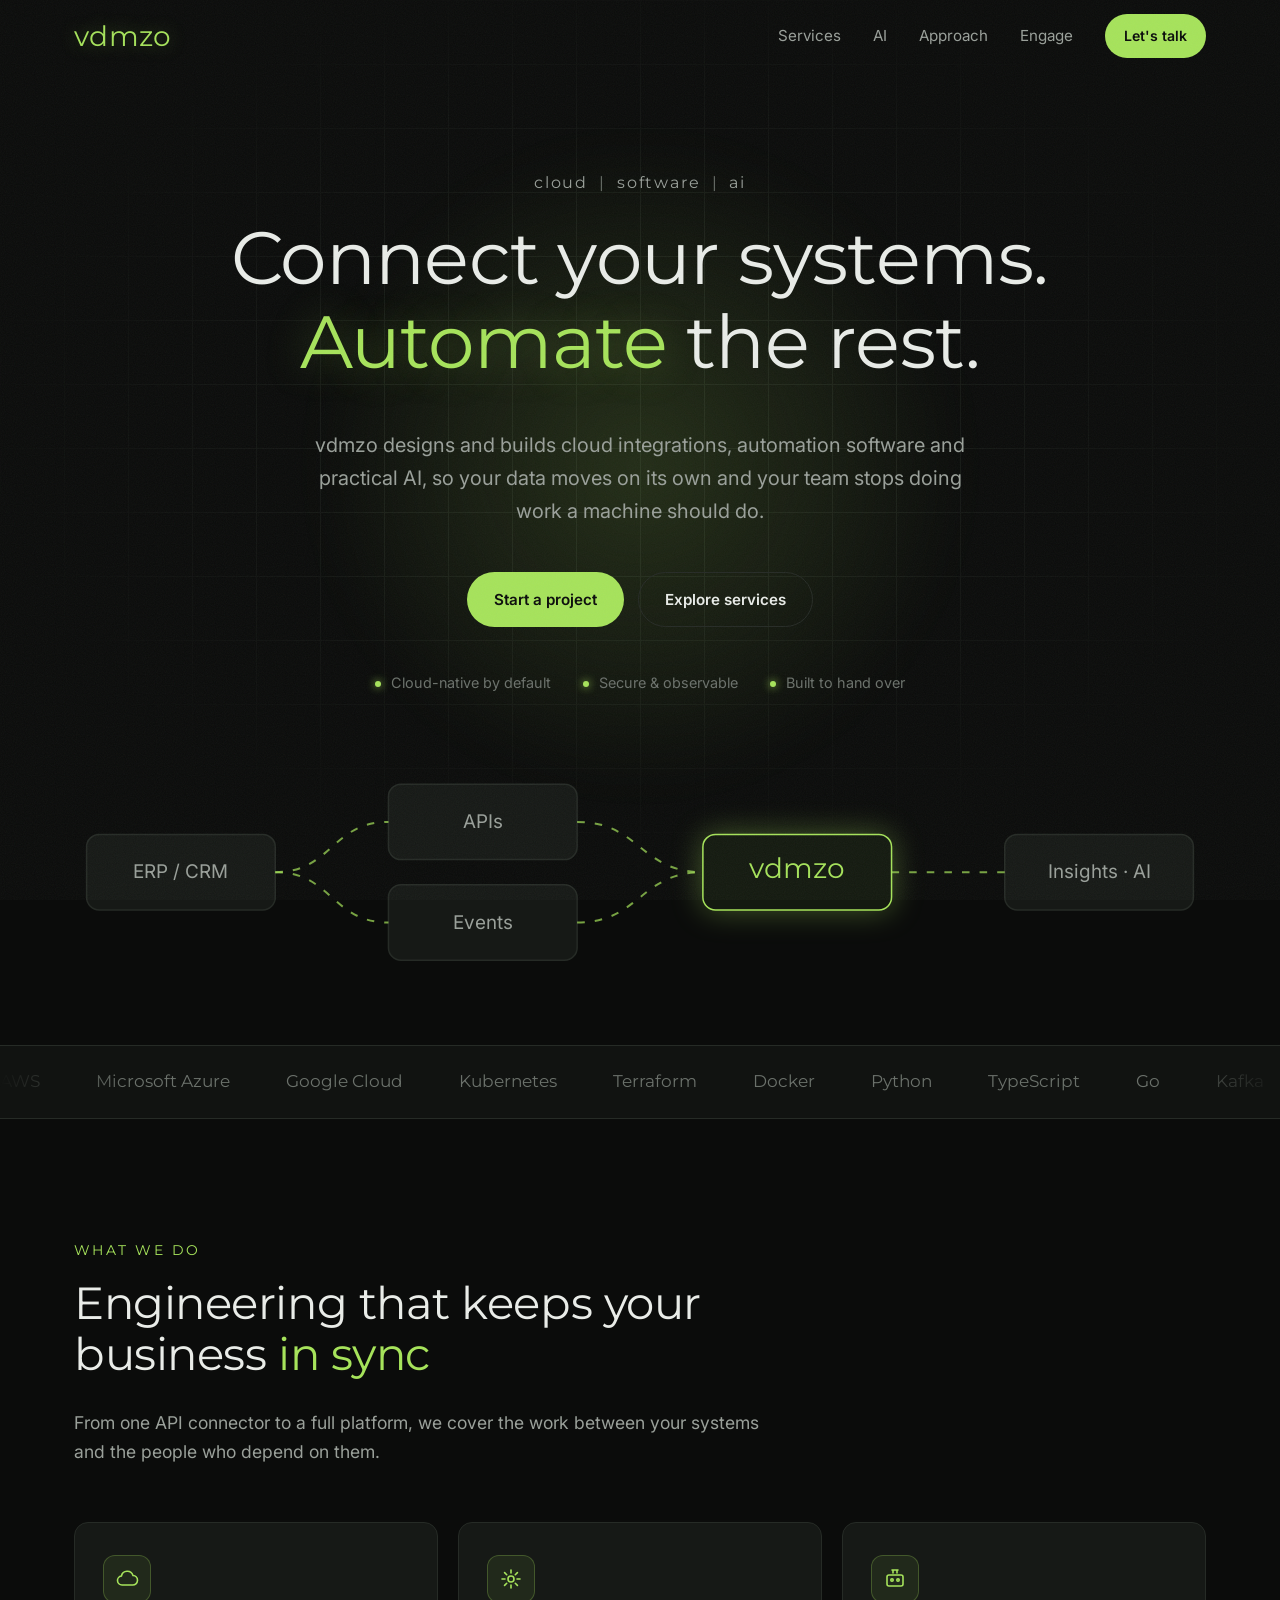
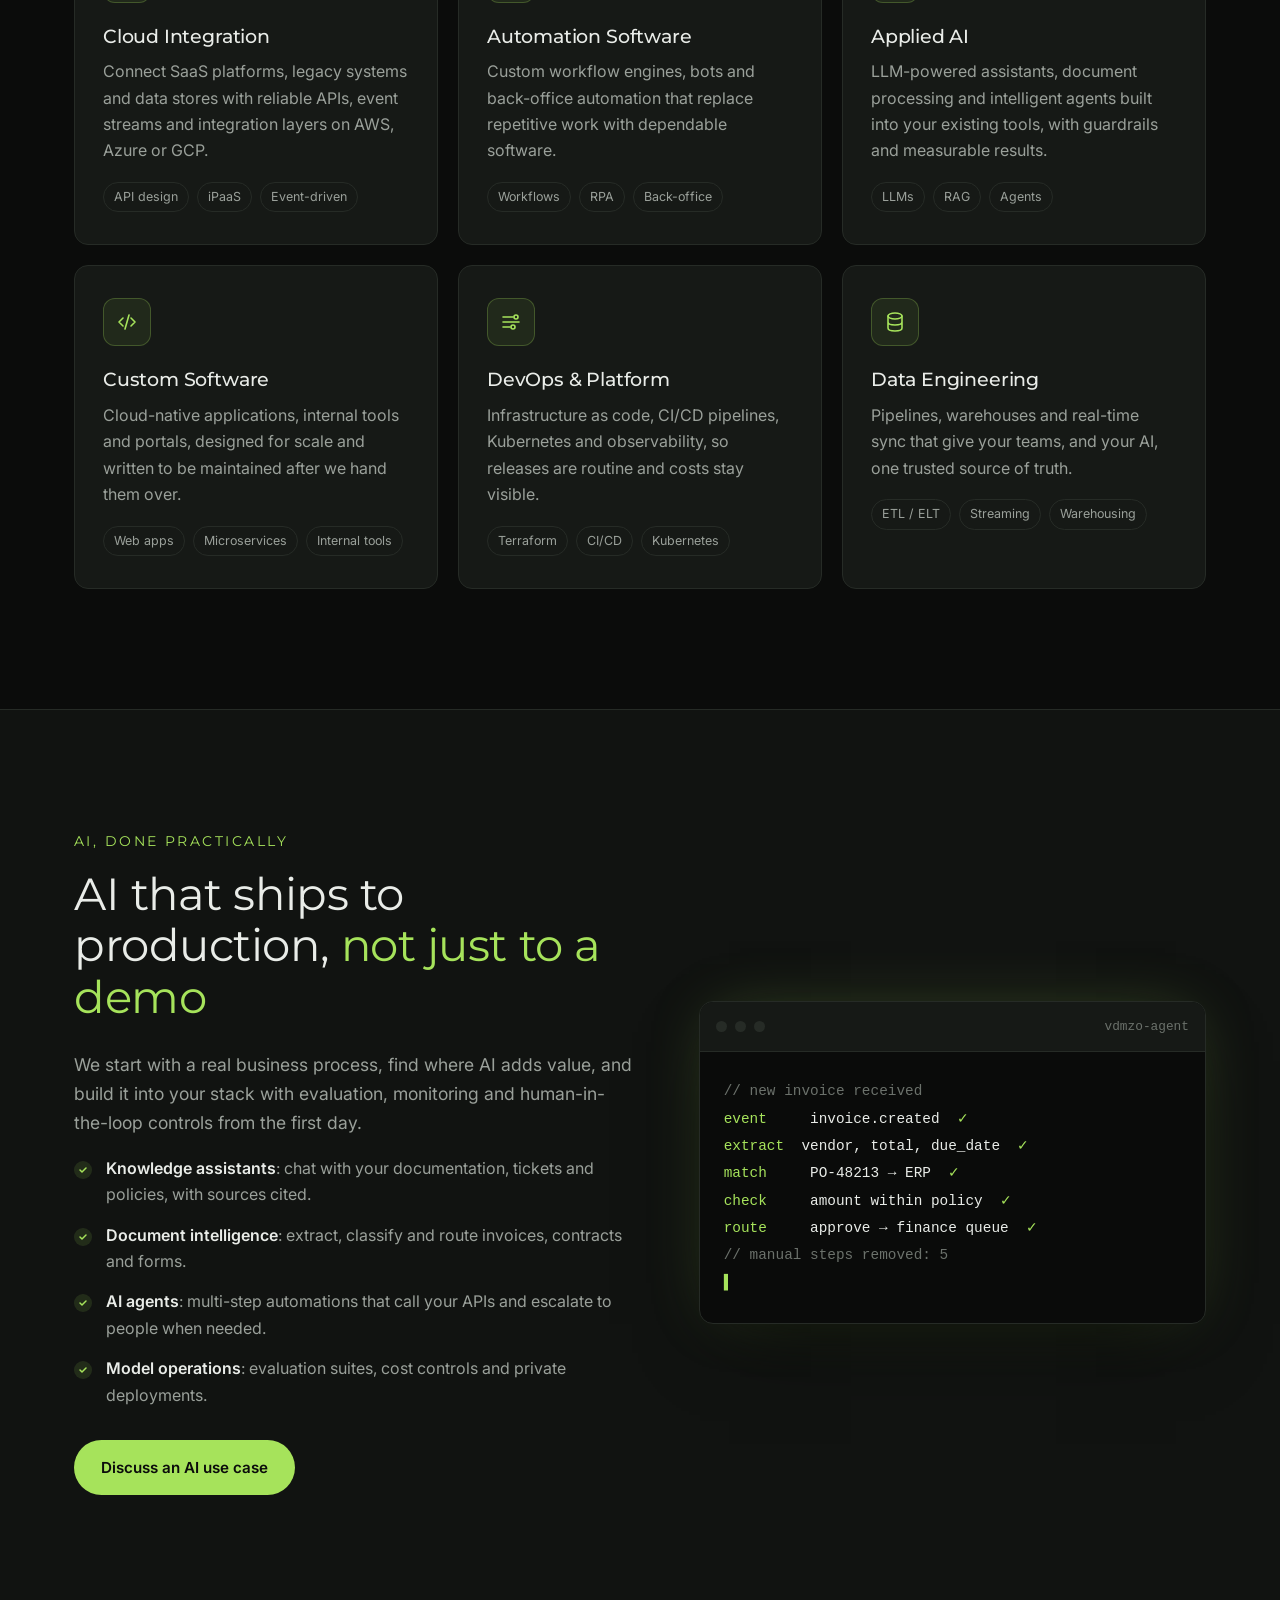
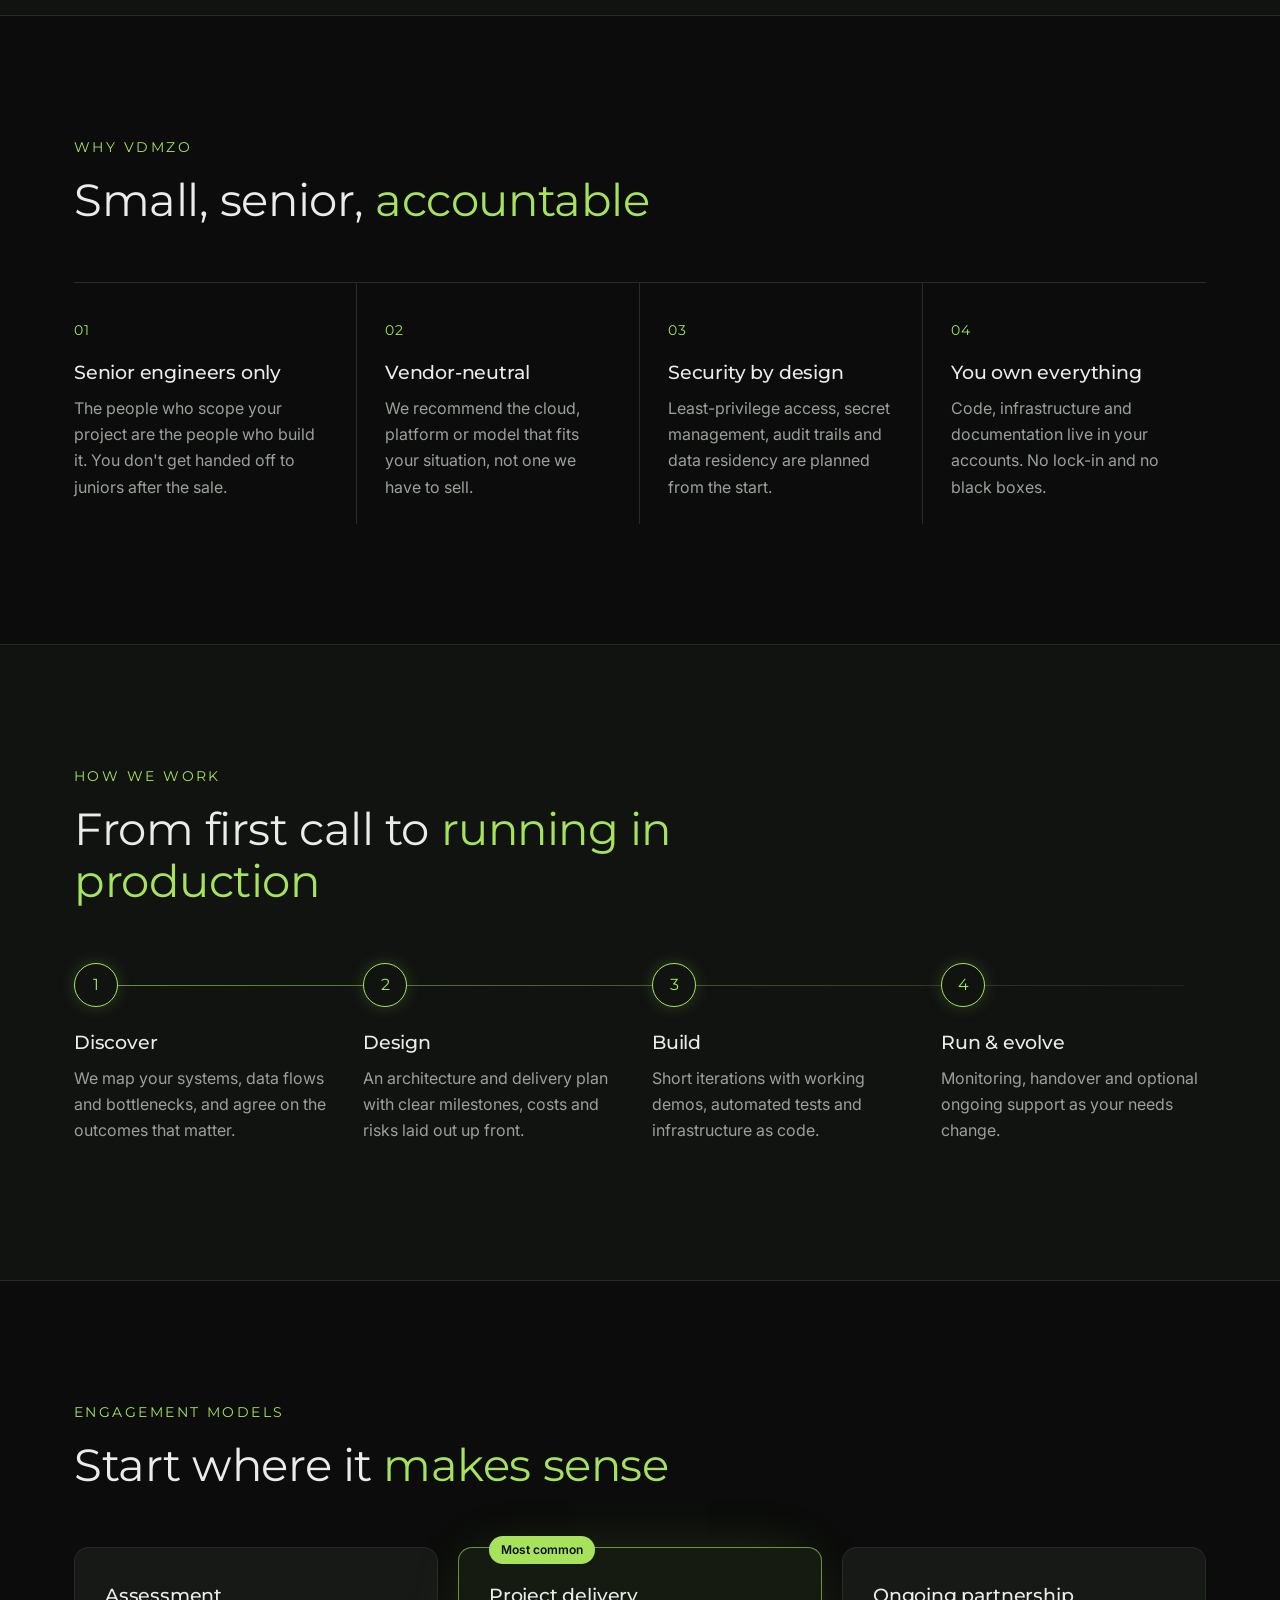
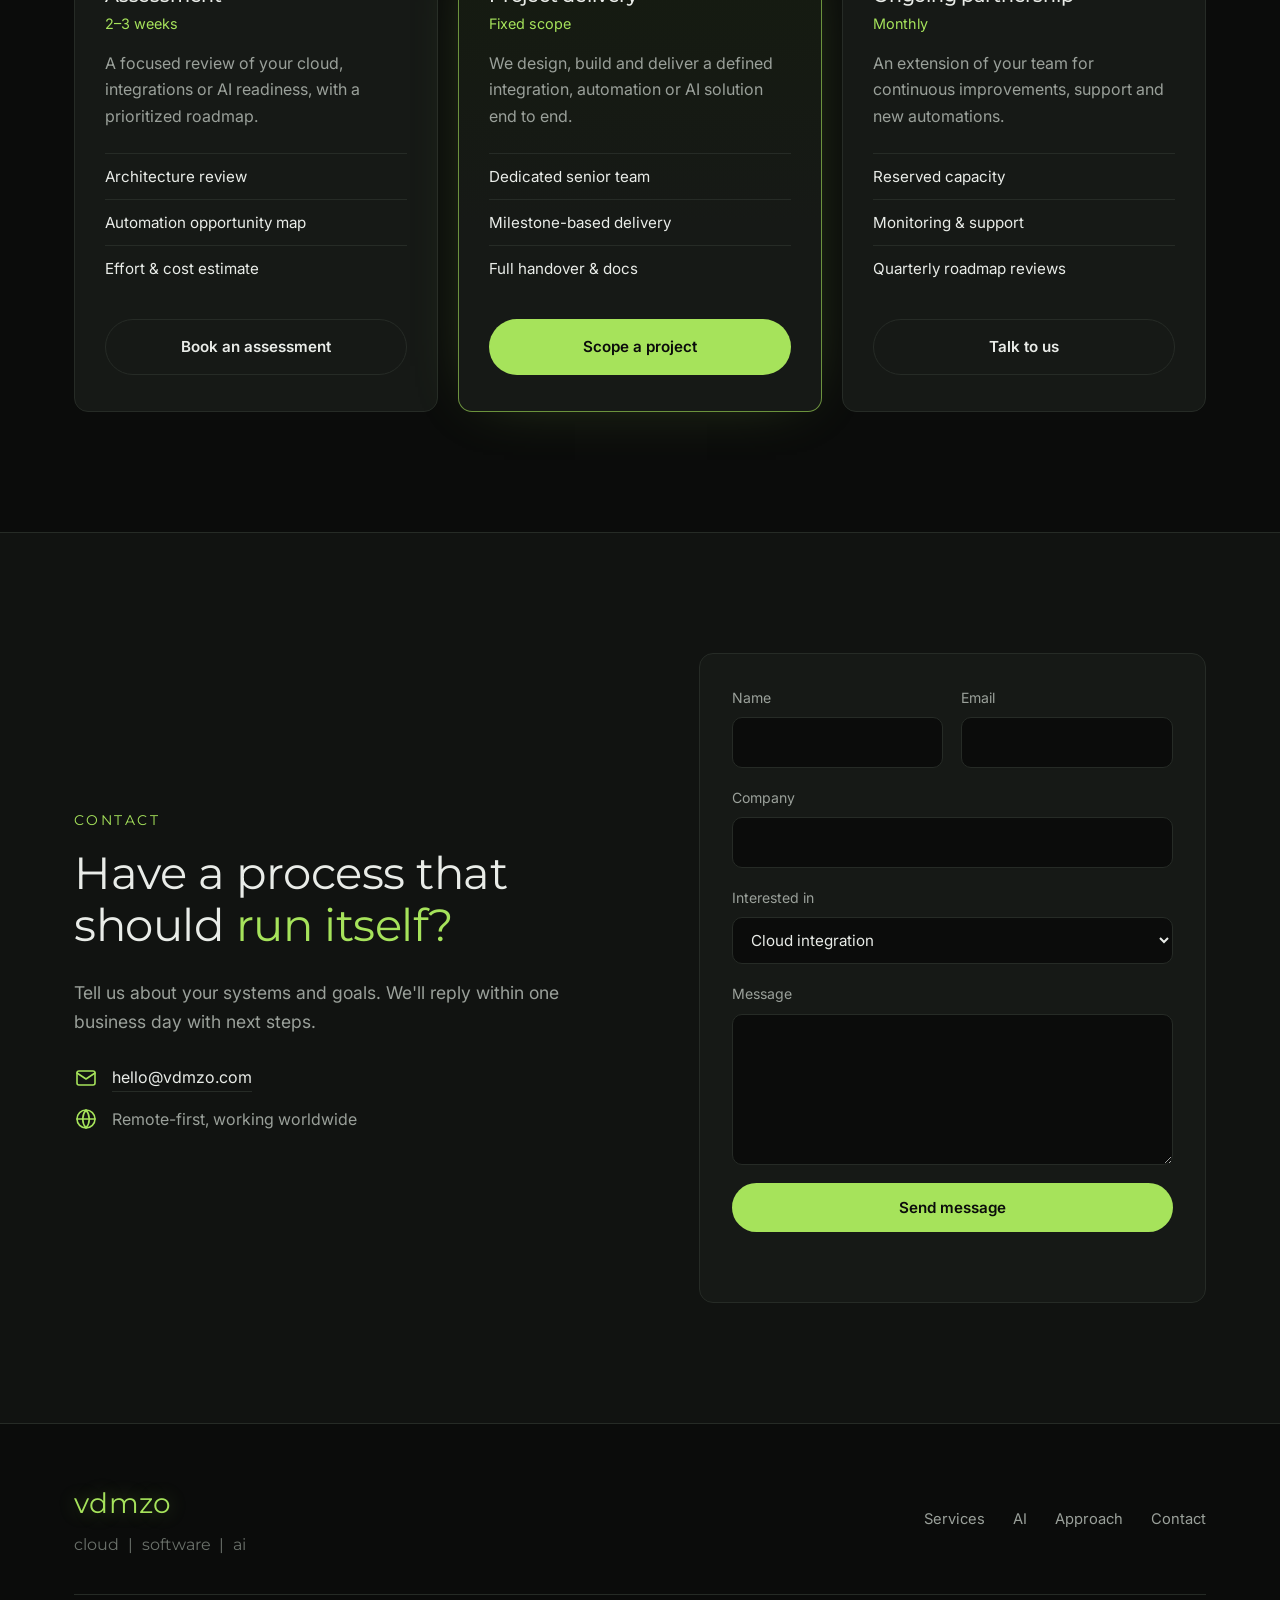
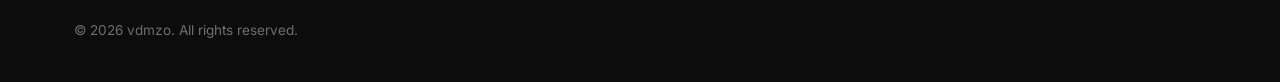
==== index.html @ b80847e0 "Add vdmzo.com company website Single-page static site for cloud integration, automation and AI servi" ====
<!doctype html>
<html lang="en">
<head>
  <meta charset="utf-8">
  <meta name="viewport" content="width=device-width, initial-scale=1">
  <title>vdmzo — Cloud Integration, Automation & AI</title>
  <meta name="description" content="vdmzo builds cloud integrations, automation software and practical AI solutions that connect your systems and remove manual work.">
  <meta name="theme-color" content="#0b0c0b">
  <link rel="canonical" href="https://vdmzo.com/">
  <link rel="icon" href="assets/favicon.svg" type="image/svg+xml">

  <meta property="og:type" content="website">
  <meta property="og:url" content="https://vdmzo.com/">
  <meta property="og:title" content="vdmzo — cloud | software | ai">
  <meta property="og:description" content="Cloud integration, automation software and AI engineering.">
  <meta property="og:image" content="https://vdmzo.com/assets/og-image.jpg">
  <meta name="twitter:card" content="summary_large_image">

  <link rel="preconnect" href="https://fonts.googleapis.com">
  <link rel="preconnect" href="https://fonts.gstatic.com" crossorigin>
  <link href="https://fonts.googleapis.com/css2?family=Inter:wght@400;500;600&family=Montserrat:wght@300;400;500;600&display=swap" rel="stylesheet">
  <link rel="stylesheet" href="styles.css">
</head>
<body>
  <a class="skip-link" href="#main">Skip to content</a>

  <header class="site-header" id="top">
    <div class="container nav">
      <a href="#top" class="brand" aria-label="vdmzo home">vdmzo</a>
      <button class="nav-toggle" aria-expanded="false" aria-controls="nav-menu" aria-label="Open menu">
        <span></span><span></span>
      </button>
      <nav id="nav-menu" class="nav-menu" aria-label="Primary">
        <a href="#services">Services</a>
        <a href="#ai">AI</a>
        <a href="#approach">Approach</a>
        <a href="#engage">Engage</a>
        <a href="#contact" class="btn btn-sm btn-primary">Let's talk</a>
      </nav>
    </div>
  </header>

  <main id="main">
    <!-- Hero -->
    <section class="hero">
      <div class="hero-grid" aria-hidden="true"></div>
      <div class="hero-glow" aria-hidden="true"></div>
      <div class="container hero-inner">
        <p class="eyebrow">cloud <span>|</span> software <span>|</span> ai</p>
        <h1>Connect your systems.<br><span class="accent">Automate</span> the rest.</h1>
        <p class="lead">vdmzo designs and builds cloud integrations, automation software and practical AI, so your data moves on its own and your team stops doing work a machine should do.</p>
        <div class="hero-cta">
          <a href="#contact" class="btn btn-primary">Start a project</a>
          <a href="#services" class="btn btn-ghost">Explore services</a>
        </div>
        <ul class="hero-points">
          <li>Cloud-native by default</li>
          <li>Secure &amp; observable</li>
          <li>Built to hand over</li>
        </ul>
      </div>
      <div class="hero-diagram container" aria-hidden="true">
        <svg viewBox="0 0 900 180" class="flow">
          <g class="nodes">
            <rect x="10" y="60" width="150" height="60" rx="10"/>
            <rect x="250" y="20" width="150" height="60" rx="10"/>
            <rect x="250" y="100" width="150" height="60" rx="10"/>
            <rect x="500" y="60" width="150" height="60" rx="10" class="core"/>
            <rect x="740" y="60" width="150" height="60" rx="10"/>
          </g>
          <g class="labels">
            <text x="85" y="95">ERP / CRM</text>
            <text x="325" y="55">APIs</text>
            <text x="325" y="135">Events</text>
            <text x="575" y="95" class="core-label">vdmzo</text>
            <text x="815" y="95">Insights · AI</text>
          </g>
          <g class="links">
            <path d="M160 90 C 205 90, 205 50, 250 50"/>
            <path d="M160 90 C 205 90, 205 130, 250 130"/>
            <path d="M400 50 C 450 50, 450 90, 500 90"/>
            <path d="M400 130 C 450 130, 450 90, 500 90"/>
            <path d="M650 90 L 740 90"/>
          </g>
        </svg>
      </div>
    </section>

    <!-- Tech strip -->
    <section class="tech" aria-label="Technologies we work with">
      <div class="marquee">
        <div class="marquee-track">
          <span>AWS</span><span>Microsoft Azure</span><span>Google Cloud</span><span>Kubernetes</span><span>Terraform</span><span>Docker</span><span>Python</span><span>TypeScript</span><span>Go</span><span>Kafka</span><span>PostgreSQL</span><span>OpenAI</span><span>Anthropic</span><span>LangChain</span><span>GitHub Actions</span>
          <span aria-hidden="true">AWS</span><span aria-hidden="true">Microsoft Azure</span><span aria-hidden="true">Google Cloud</span><span aria-hidden="true">Kubernetes</span><span aria-hidden="true">Terraform</span><span aria-hidden="true">Docker</span><span aria-hidden="true">Python</span><span aria-hidden="true">TypeScript</span><span aria-hidden="true">Go</span><span aria-hidden="true">Kafka</span><span aria-hidden="true">PostgreSQL</span><span aria-hidden="true">OpenAI</span><span aria-hidden="true">Anthropic</span><span aria-hidden="true">LangChain</span><span aria-hidden="true">GitHub Actions</span>
        </div>
      </div>
    </section>

    <!-- Services -->
    <section class="section" id="services">
      <div class="container">
        <header class="section-head reveal">
          <p class="eyebrow">What we do</p>
          <h2>Engineering that keeps your business <span class="accent">in sync</span></h2>
          <p class="section-lead">From one API connector to a full platform, we cover the work between your systems and the people who depend on them.</p>
        </header>

        <div class="cards">
          <article class="card reveal">
            <div class="card-icon">
              <svg viewBox="0 0 24 24"><path d="M7 18a4.5 4.5 0 0 1-.6-8.96A6 6 0 0 1 18 8.5a4 4 0 0 1-.5 9.5H7Z"/></svg>
            </div>
            <h3>Cloud Integration</h3>
            <p>Connect SaaS platforms, legacy systems and data stores with reliable APIs, event streams and integration layers on AWS, Azure or GCP.</p>
            <ul class="tags"><li>API design</li><li>iPaaS</li><li>Event-driven</li></ul>
          </article>

          <article class="card reveal">
            <div class="card-icon">
              <svg viewBox="0 0 24 24"><path d="M12 3v3m0 12v3M3 12h3m12 0h3M5.6 5.6l2.1 2.1m8.6 8.6 2.1 2.1M5.6 18.4l2.1-2.1m8.6-8.6 2.1-2.1"/><circle cx="12" cy="12" r="3"/></svg>
            </div>
            <h3>Automation Software</h3>
            <p>Custom workflow engines, bots and back-office automation that replace repetitive work with dependable software.</p>
            <ul class="tags"><li>Workflows</li><li>RPA</li><li>Back-office</li></ul>
          </article>

          <article class="card reveal">
            <div class="card-icon">
              <svg viewBox="0 0 24 24"><path d="M9 3h6M10 3v3m4-3v3M6 8h12a2 2 0 0 1 2 2v7a2 2 0 0 1-2 2H6a2 2 0 0 1-2-2v-7a2 2 0 0 1 2-2Z"/><circle cx="9" cy="13" r="1.2"/><circle cx="15" cy="13" r="1.2"/></svg>
            </div>
            <h3>Applied AI</h3>
            <p>LLM-powered assistants, document processing and intelligent agents built into your existing tools, with guardrails and measurable results.</p>
            <ul class="tags"><li>LLMs</li><li>RAG</li><li>Agents</li></ul>
          </article>

          <article class="card reveal">
            <div class="card-icon">
              <svg viewBox="0 0 24 24"><path d="m8 8-4 4 4 4m8-8 4 4-4 4M14 5l-4 14"/></svg>
            </div>
            <h3>Custom Software</h3>
            <p>Cloud-native applications, internal tools and portals, designed for scale and written to be maintained after we hand them over.</p>
            <ul class="tags"><li>Web apps</li><li>Microservices</li><li>Internal tools</li></ul>
          </article>

          <article class="card reveal">
            <div class="card-icon">
              <svg viewBox="0 0 24 24"><path d="M4 7h10M4 12h16M4 17h7"/><circle cx="17" cy="7" r="2"/><circle cx="14" cy="17" r="2"/></svg>
            </div>
            <h3>DevOps &amp; Platform</h3>
            <p>Infrastructure as code, CI/CD pipelines, Kubernetes and observability, so releases are routine and costs stay visible.</p>
            <ul class="tags"><li>Terraform</li><li>CI/CD</li><li>Kubernetes</li></ul>
          </article>

          <article class="card reveal">
            <div class="card-icon">
              <svg viewBox="0 0 24 24"><ellipse cx="12" cy="6" rx="7" ry="3"/><path d="M5 6v6c0 1.7 3.1 3 7 3s7-1.3 7-3V6M5 12v6c0 1.7 3.1 3 7 3s7-1.3 7-3v-6"/></svg>
            </div>
            <h3>Data Engineering</h3>
            <p>Pipelines, warehouses and real-time sync that give your teams, and your AI, one trusted source of truth.</p>
            <ul class="tags"><li>ETL / ELT</li><li>Streaming</li><li>Warehousing</li></ul>
          </article>
        </div>
      </div>
    </section>

    <!-- AI spotlight -->
    <section class="section section-alt" id="ai">
      <div class="container split">
        <div class="reveal">
          <p class="eyebrow">AI, done practically</p>
          <h2>AI that ships to production, <span class="accent">not just to a demo</span></h2>
          <p class="section-lead">We start with a real business process, find where AI adds value, and build it into your stack with evaluation, monitoring and human-in-the-loop controls from the first day.</p>
          <ul class="checklist">
            <li><strong>Knowledge assistants</strong>: chat with your documentation, tickets and policies, with sources cited.</li>
            <li><strong>Document intelligence</strong>: extract, classify and route invoices, contracts and forms.</li>
            <li><strong>AI agents</strong>: multi-step automations that call your APIs and escalate to people when needed.</li>
            <li><strong>Model operations</strong>: evaluation suites, cost controls and private deployments.</li>
          </ul>
          <a href="#contact" class="btn btn-primary">Discuss an AI use case</a>
        </div>
        <div class="terminal reveal" aria-hidden="true">
          <div class="terminal-bar"><span></span><span></span><span></span><em>vdmzo-agent</em></div>
          <pre><code><span class="c">// new invoice received</span>
<span class="k">event</span>  invoice.created  <span class="ok">✓</span>
<span class="k">extract</span> vendor, total, due_date  <span class="ok">✓</span>
<span class="k">match</span>  PO-48213 → ERP  <span class="ok">✓</span>
<span class="k">check</span>  amount within policy  <span class="ok">✓</span>
<span class="k">route</span>  approve → finance queue  <span class="ok">✓</span>
<span class="c">// manual steps removed: 5</span>
<span class="cursor">▍</span></code></pre>
        </div>
      </div>
    </section>

    <!-- Why -->
    <section class="section" id="why">
      <div class="container">
        <header class="section-head reveal">
          <p class="eyebrow">Why vdmzo</p>
          <h2>Small, senior, <span class="accent">accountable</span></h2>
        </header>
        <div class="features">
          <div class="feature reveal">
            <span class="feature-num">01</span>
            <h3>Senior engineers only</h3>
            <p>The people who scope your project are the people who build it. You don't get handed off to juniors after the sale.</p>
          </div>
          <div class="feature reveal">
            <span class="feature-num">02</span>
            <h3>Vendor-neutral</h3>
            <p>We recommend the cloud, platform or model that fits your situation, not one we have to sell.</p>
          </div>
          <div class="feature reveal">
            <span class="feature-num">03</span>
            <h3>Security by design</h3>
            <p>Least-privilege access, secret management, audit trails and data residency are planned from the start.</p>
          </div>
          <div class="feature reveal">
            <span class="feature-num">04</span>
            <h3>You own everything</h3>
            <p>Code, infrastructure and documentation live in your accounts. No lock-in and no black boxes.</p>
          </div>
        </div>
      </div>
    </section>

    <!-- Process -->
    <section class="section section-alt" id="approach">
      <div class="container">
        <header class="section-head reveal">
          <p class="eyebrow">How we work</p>
          <h2>From first call to <span class="accent">running in production</span></h2>
        </header>
        <ol class="steps">
          <li class="step reveal">
            <span class="step-num">1</span>
            <h3>Discover</h3>
            <p>We map your systems, data flows and bottlenecks, and agree on the outcomes that matter.</p>
          </li>
          <li class="step reveal">
            <span class="step-num">2</span>
            <h3>Design</h3>
            <p>An architecture and delivery plan with clear milestones, costs and risks laid out up front.</p>
          </li>
          <li class="step reveal">
            <span class="step-num">3</span>
            <h3>Build</h3>
            <p>Short iterations with working demos, automated tests and infrastructure as code.</p>
          </li>
          <li class="step reveal">
            <span class="step-num">4</span>
            <h3>Run &amp; evolve</h3>
            <p>Monitoring, handover and optional ongoing support as your needs change.</p>
          </li>
        </ol>
      </div>
    </section>

    <!-- Engagement -->
    <section class="section" id="engage">
      <div class="container">
        <header class="section-head reveal">
          <p class="eyebrow">Engagement models</p>
          <h2>Start where it <span class="accent">makes sense</span></h2>
        </header>
        <div class="plans">
          <div class="plan reveal">
            <h3>Assessment</h3>
            <p class="plan-sub">2–3 weeks</p>
            <p>A focused review of your cloud, integrations or AI readiness, with a prioritized roadmap.</p>
            <ul>
              <li>Architecture review</li>
              <li>Automation opportunity map</li>
              <li>Effort &amp; cost estimate</li>
            </ul>
            <a href="#contact" class="btn btn-ghost">Book an assessment</a>
          </div>
          <div class="plan plan-featured reveal">
            <span class="plan-badge">Most common</span>
            <h3>Project delivery</h3>
            <p class="plan-sub">Fixed scope</p>
            <p>We design, build and deliver a defined integration, automation or AI solution end to end.</p>
            <ul>
              <li>Dedicated senior team</li>
              <li>Milestone-based delivery</li>
              <li>Full handover &amp; docs</li>
            </ul>
            <a href="#contact" class="btn btn-primary">Scope a project</a>
          </div>
          <div class="plan reveal">
            <h3>Ongoing partnership</h3>
            <p class="plan-sub">Monthly</p>
            <p>An extension of your team for continuous improvements, support and new automations.</p>
            <ul>
              <li>Reserved capacity</li>
              <li>Monitoring &amp; support</li>
              <li>Quarterly roadmap reviews</li>
            </ul>
            <a href="#contact" class="btn btn-ghost">Talk to us</a>
          </div>
        </div>
      </div>
    </section>

    <!-- Contact -->
    <section class="section section-alt contact" id="contact">
      <div class="container split">
        <div class="reveal">
          <p class="eyebrow">Contact</p>
          <h2>Have a process that should <span class="accent">run itself?</span></h2>
          <p class="section-lead">Tell us about your systems and goals. We'll reply within one business day with next steps.</p>
          <ul class="contact-list">
            <li>
              <svg viewBox="0 0 24 24"><rect x="3" y="5" width="18" height="14" rx="2"/><path d="m3 7 9 6 9-6"/></svg>
              <a href="mailto:hello@vdmzo.com">hello@vdmzo.com</a>
            </li>
            <li>
              <svg viewBox="0 0 24 24"><circle cx="12" cy="12" r="9"/><path d="M3 12h18M12 3a14 14 0 0 1 0 18M12 3a14 14 0 0 0 0 18"/></svg>
              <span>Remote-first, working worldwide</span>
            </li>
          </ul>
        </div>
        <form class="form reveal" id="contact-form" novalidate>
          <div class="form-row">
            <label>Name<input type="text" name="name" autocomplete="name" required></label>
            <label>Email<input type="email" name="email" autocomplete="email" required></label>
          </div>
          <label>Company<input type="text" name="company" autocomplete="organization"></label>
          <label>Interested in
            <select name="topic">
              <option>Cloud integration</option>
              <option>Automation software</option>
              <option>Applied AI</option>
              <option>Custom software</option>
              <option>DevOps &amp; platform</option>
              <option>Something else</option>
            </select>
          </label>
          <label>Message<textarea name="message" rows="5" required></textarea></label>
          <button type="submit" class="btn btn-primary btn-block">Send message</button>
          <p class="form-note" role="status" aria-live="polite"></p>
        </form>
      </div>
    </section>
  </main>

  <footer class="site-footer">
    <div class="container footer-inner">
      <div>
        <a href="#top" class="brand">vdmzo</a>
        <p class="footer-tag">cloud <span>|</span> software <span>|</span> ai</p>
      </div>
      <nav class="footer-nav" aria-label="Footer">
        <a href="#services">Services</a>
        <a href="#ai">AI</a>
        <a href="#approach">Approach</a>
        <a href="#contact">Contact</a>
      </nav>
      <p class="copyright">© <span id="year">2026</span> vdmzo. All rights reserved.</p>
    </div>
  </footer>

  <script src="script.js" defer></script>
</body>
</html>
---- styles.css ----
:root {
  --bg: #0b0c0b;
  --bg-alt: #111311;
  --surface: #161916;
  --surface-2: #1c201c;
  --border: #262b26;
  --text: #e9ece8;
  --muted: #9aa09a;
  --dim: #6b716b;
  --accent: #a6e35b;
  --accent-strong: #b9f06f;
  --accent-ink: #0b0c0b;
  --accent-glow: rgba(166, 227, 91, 0.35);
  --radius: 14px;
  --container: 1180px;
  --font-display: "Montserrat", system-ui, sans-serif;
  --font-body: "Inter", system-ui, -apple-system, "Segoe UI", sans-serif;
}

*, *::before, *::after { box-sizing: border-box; }

html { scroll-behavior: smooth; scroll-padding-top: 80px; }

body {
  margin: 0;
  background: var(--bg);
  color: var(--text);
  font-family: var(--font-body);
  font-size: 16px;
  line-height: 1.65;
  -webkit-font-smoothing: antialiased;
  overflow-x: hidden;
}

/* subtle grain, echoing the textured logo backdrop */
body::before {
  content: "";
  position: fixed;
  inset: 0;
  pointer-events: none;
  z-index: 100;
  opacity: 0.05;
  background-image: url("data:image/svg+xml,%3Csvg xmlns='http://www.w3.org/2000/svg' width='160' height='160'%3E%3Cfilter id='n'%3E%3CfeTurbulence type='fractalNoise' baseFrequency='0.9' numOctaves='3' stitchTiles='stitch'/%3E%3C/filter%3E%3Crect width='100%25' height='100%25' filter='url(%23n)'/%3E%3C/svg%3E");
}

img, svg { display: block; max-width: 100%; }
a { color: inherit; text-decoration: none; }

h1, h2, h3 {
  font-family: var(--font-display);
  font-weight: 500;
  line-height: 1.15;
  letter-spacing: -0.01em;
  margin: 0 0 0.6em;
}
h1 { font-size: clamp(2.4rem, 6vw, 4.6rem); font-weight: 400; }
h2 { font-size: clamp(1.8rem, 3.6vw, 2.8rem); font-weight: 400; }
h3 { font-size: 1.2rem; }
p { margin: 0 0 1em; }

.accent { color: var(--accent); }

.container {
  width: 100%;
  max-width: var(--container);
  margin: 0 auto;
  padding: 0 24px;
}

.skip-link {
  position: absolute;
  left: -999px;
  top: 8px;
  background: var(--accent);
  color: var(--accent-ink);
  padding: 8px 14px;
  border-radius: 8px;
  z-index: 200;
}
.skip-link:focus { left: 8px; }

:focus-visible { outline: 2px solid var(--accent); outline-offset: 3px; }

/* ---------- Buttons ---------- */
.btn {
  display: inline-flex;
  align-items: center;
  justify-content: center;
  gap: 8px;
  padding: 14px 26px;
  border-radius: 999px;
  font-weight: 600;
  font-size: 0.95rem;
  border: 1px solid transparent;
  cursor: pointer;
  transition: transform .2s ease, box-shadow .2s ease, background .2s ease, border-color .2s ease, color .2s ease;
  font-family: var(--font-body);
}
.btn-primary {
  background: var(--accent);
  color: var(--accent-ink);
  box-shadow: 0 0 0 0 var(--accent-glow);
}
.btn-primary:hover {
  background: var(--accent-strong);
  transform: translateY(-2px);
  box-shadow: 0 10px 30px -8px var(--accent-glow);
}
.btn-ghost {
  border-color: var(--border);
  color: var(--text);
  background: transparent;
}
.btn-ghost:hover { border-color: var(--accent); color: var(--accent); }
.btn-sm { padding: 9px 18px; font-size: 0.88rem; }
.btn-block { width: 100%; }

/* ---------- Header ---------- */
.site-header {
  position: fixed;
  inset: 0 0 auto;
  z-index: 50;
  transition: background .3s ease, border-color .3s ease, backdrop-filter .3s ease;
  border-bottom: 1px solid transparent;
}
.site-header.scrolled {
  background: rgba(11, 12, 11, 0.82);
  backdrop-filter: blur(12px);
  -webkit-backdrop-filter: blur(12px);
  border-color: var(--border);
}
.nav {
  display: flex;
  align-items: center;
  justify-content: space-between;
  height: 72px;
}
.brand {
  font-family: var(--font-display);
  font-weight: 400;
  font-size: 1.75rem;
  letter-spacing: 0.01em;
  color: var(--accent);
  text-shadow: 0 0 18px var(--accent-glow);
}
.nav-menu { display: flex; align-items: center; gap: 32px; }
.nav-menu a:not(.btn) {
  color: var(--muted);
  font-size: 0.95rem;
  transition: color .2s;
}
.nav-menu a:not(.btn):hover { color: var(--text); }

.nav-toggle {
  display: none;
  background: none;
  border: 0;
  width: 40px;
  height: 40px;
  cursor: pointer;
  position: relative;
}
.nav-toggle span {
  position: absolute;
  left: 9px;
  right: 9px;
  height: 2px;
  background: var(--text);
  transition: transform .25s ease, top .25s ease;
}
.nav-toggle span:first-child { top: 15px; }
.nav-toggle span:last-child { top: 23px; }
.nav-toggle[aria-expanded="true"] span:first-child { top: 19px; transform: rotate(45deg); }
.nav-toggle[aria-expanded="true"] span:last-child { top: 19px; transform: rotate(-45deg); }

/* ---------- Eyebrow ---------- */
.eyebrow {
  font-family: var(--font-display);
  font-size: 0.85rem;
  text-transform: uppercase;
  letter-spacing: 0.18em;
  color: var(--accent);
  margin-bottom: 1.2em;
}
.eyebrow span { color: var(--dim); margin: 0 0.3em; }

/* ---------- Hero ---------- */
.hero {
  position: relative;
  padding: 170px 0 60px;
  overflow: hidden;
  min-height: 100vh;
  display: flex;
  flex-direction: column;
  justify-content: center;
}
.hero-grid {
  position: absolute;
  inset: 0;
  background-image:
    linear-gradient(var(--border) 1px, transparent 1px),
    linear-gradient(90deg, var(--border) 1px, transparent 1px);
  background-size: 64px 64px;
  mask-image: radial-gradient(ellipse 70% 60% at 50% 40%, #000 30%, transparent 75%);
  -webkit-mask-image: radial-gradient(ellipse 70% 60% at 50% 40%, #000 30%, transparent 75%);
  opacity: 0.45;
}
.hero-glow {
  position: absolute;
  width: 720px;
  height: 720px;
  left: 50%;
  top: 10%;
  transform: translateX(-50%);
  background: radial-gradient(circle, rgba(166, 227, 91, 0.16), transparent 65%);
  filter: blur(20px);
  pointer-events: none;
}
.hero-inner { position: relative; text-align: center; }
.hero-inner .eyebrow { color: var(--muted); font-size: 1rem; letter-spacing: 0.12em; text-transform: none; }
.hero h1 .accent { text-shadow: 0 0 40px var(--accent-glow); }
.lead {
  font-size: clamp(1.05rem, 1.6vw, 1.25rem);
  color: var(--muted);
  max-width: 680px;
  margin: 0 auto 2.2em;
}
.hero-cta { display: flex; gap: 14px; justify-content: center; flex-wrap: wrap; }
.hero-points {
  list-style: none;
  padding: 0;
  margin: 44px 0 0;
  display: flex;
  justify-content: center;
  flex-wrap: wrap;
  gap: 10px 32px;
  color: var(--dim);
  font-size: 0.9rem;
}
.hero-points li::before {
  content: "";
  display: inline-block;
  width: 6px;
  height: 6px;
  border-radius: 50%;
  background: var(--accent);
  margin-right: 10px;
  vertical-align: middle;
  box-shadow: 0 0 8px var(--accent);
}

.hero-diagram { position: relative; margin-top: 64px; }
.flow { width: 100%; height: auto; overflow: visible; }
.flow .nodes rect {
  fill: var(--surface);
  stroke: var(--border);
  stroke-width: 1.2;
}
.flow .nodes rect.core {
  stroke: var(--accent);
  fill: #141a10;
  filter: drop-shadow(0 0 12px var(--accent-glow));
}
.flow .labels text {
  fill: var(--muted);
  font-family: var(--font-body);
  font-size: 15px;
  text-anchor: middle;
}
.flow .labels text.core-label {
  fill: var(--accent);
  font-family: var(--font-display);
  font-size: 22px;
}
.flow .links path {
  fill: none;
  stroke: var(--accent);
  stroke-width: 1.6;
  stroke-dasharray: 6 8;
  opacity: 0.7;
  animation: dash 1.6s linear infinite;
}
@keyframes dash { to { stroke-dashoffset: -28; } }

/* ---------- Tech marquee ---------- */
.tech {
  border-top: 1px solid var(--border);
  border-bottom: 1px solid var(--border);
  background: var(--bg-alt);
  padding: 22px 0;
  overflow: hidden;
}
.marquee {
  mask-image: linear-gradient(90deg, transparent, #000 10%, #000 90%, transparent);
  -webkit-mask-image: linear-gradient(90deg, transparent, #000 10%, #000 90%, transparent);
}
.marquee-track {
  display: flex;
  gap: 56px;
  width: max-content;
  animation: marquee 40s linear infinite;
}
.marquee-track span {
  font-family: var(--font-display);
  color: var(--dim);
  font-size: 1.05rem;
  white-space: nowrap;
}
@keyframes marquee { to { transform: translateX(calc(-50% - 28px)); } }

/* ---------- Sections ---------- */
.section { padding: 120px 0; position: relative; }
.section-alt { background: var(--bg-alt); border-top: 1px solid var(--border); border-bottom: 1px solid var(--border); }
.section-head { max-width: 720px; margin-bottom: 56px; }
.section-lead { color: var(--muted); font-size: 1.1rem; }

/* Cards */
.cards {
  display: grid;
  grid-template-columns: repeat(3, 1fr);
  gap: 20px;
}
.card {
  background: var(--surface);
  border: 1px solid var(--border);
  border-radius: var(--radius);
  padding: 32px 28px;
  transition: transform .3s ease, border-color .3s ease, box-shadow .3s ease;
  position: relative;
  overflow: hidden;
}
.card::after {
  content: "";
  position: absolute;
  inset: 0;
  background: radial-gradient(400px circle at var(--mx, 50%) var(--my, 0%), rgba(166, 227, 91, 0.08), transparent 40%);
  opacity: 0;
  transition: opacity .3s;
  pointer-events: none;
}
.card:hover { transform: translateY(-4px); border-color: rgba(166, 227, 91, 0.45); }
.card:hover::after { opacity: 1; }
.card p { color: var(--muted); }
.card-icon {
  width: 48px;
  height: 48px;
  border-radius: 12px;
  display: grid;
  place-items: center;
  background: rgba(166, 227, 91, 0.08);
  border: 1px solid rgba(166, 227, 91, 0.25);
  margin-bottom: 22px;
}
.card-icon svg, .contact-list svg {
  width: 24px;
  height: 24px;
  fill: none;
  stroke: var(--accent);
  stroke-width: 1.6;
  stroke-linecap: round;
  stroke-linejoin: round;
}
.tags { list-style: none; padding: 0; margin: 18px 0 0; display: flex; flex-wrap: wrap; gap: 8px; }
.tags li {
  font-size: 0.78rem;
  color: var(--muted);
  border: 1px solid var(--border);
  padding: 4px 10px;
  border-radius: 999px;
}

/* Split */
.split {
  display: grid;
  grid-template-columns: 1.05fr 0.95fr;
  gap: 64px;
  align-items: center;
}
.checklist { list-style: none; padding: 0; margin: 0 0 32px; }
.checklist li {
  position: relative;
  padding-left: 32px;
  margin-bottom: 14px;
  color: var(--muted);
}
.checklist li strong { color: var(--text); font-weight: 600; }
.checklist li::before {
  content: "";
  position: absolute;
  left: 0;
  top: 6px;
  width: 18px;
  height: 18px;
  border-radius: 50%;
  background: rgba(166, 227, 91, 0.12) url("data:image/svg+xml,%3Csvg xmlns='http://www.w3.org/2000/svg' viewBox='0 0 24 24' fill='none' stroke='%23a6e35b' stroke-width='3' stroke-linecap='round' stroke-linejoin='round'%3E%3Cpath d='m6 12 4 4 8-8'/%3E%3C/svg%3E") center/12px no-repeat;
}

/* Terminal */
.terminal {
  background: #0a0b0a;
  border: 1px solid var(--border);
  border-radius: var(--radius);
  box-shadow: 0 30px 80px -30px rgba(0, 0, 0, 0.8), 0 0 60px -20px var(--accent-glow);
  overflow: hidden;
}
.terminal-bar {
  display: flex;
  align-items: center;
  gap: 8px;
  padding: 14px 16px;
  border-bottom: 1px solid var(--border);
  background: var(--surface);
}
.terminal-bar span { width: 11px; height: 11px; border-radius: 50%; background: var(--border); }
.terminal-bar em { margin-left: auto; font-style: normal; font-size: 0.8rem; color: var(--dim); font-family: ui-monospace, monospace; }
.terminal pre {
  margin: 0;
  padding: 26px 24px;
  font-family: ui-monospace, "SF Mono", Menlo, Consolas, monospace;
  font-size: 0.9rem;
  line-height: 1.9;
  color: var(--text);
  overflow-x: auto;
}
.terminal .c { color: var(--dim); }
.terminal .k { color: var(--accent); display: inline-block; min-width: 8ch; }
.terminal .ok { color: var(--accent); }
.terminal .cursor { color: var(--accent); animation: blink 1s steps(1) infinite; }
@keyframes blink { 50% { opacity: 0; } }

/* Features */
.features {
  display: grid;
  grid-template-columns: repeat(4, 1fr);
  gap: 0;
  border-top: 1px solid var(--border);
}
.feature {
  padding: 36px 28px 8px 0;
  border-right: 1px solid var(--border);
  padding-left: 28px;
}
.feature:first-child { padding-left: 0; }
.feature:last-child { border-right: 0; }
.feature p { color: var(--muted); }
.feature-num {
  display: block;
  font-family: var(--font-display);
  color: var(--accent);
  font-size: 0.9rem;
  margin-bottom: 18px;
  letter-spacing: 0.1em;
}

/* Steps */
.steps {
  list-style: none;
  padding: 0;
  margin: 0;
  display: grid;
  grid-template-columns: repeat(4, 1fr);
  gap: 24px;
  counter-reset: none;
  position: relative;
}
.steps::before {
  content: "";
  position: absolute;
  top: 22px;
  left: 22px;
  right: 22px;
  height: 1px;
  background: linear-gradient(90deg, var(--accent), var(--border));
  opacity: 0.6;
}
.step { position: relative; }
.step p { color: var(--muted); }
.step-num {
  position: relative;
  display: grid;
  place-items: center;
  width: 44px;
  height: 44px;
  border-radius: 50%;
  background: var(--bg-alt);
  border: 1px solid var(--accent);
  color: var(--accent);
  font-family: var(--font-display);
  margin-bottom: 24px;
  box-shadow: 0 0 18px -4px var(--accent-glow);
}

/* Plans */
.plans {
  display: grid;
  grid-template-columns: repeat(3, 1fr);
  gap: 20px;
  align-items: stretch;
}
.plan {
  background: var(--surface);
  border: 1px solid var(--border);
  border-radius: var(--radius);
  padding: 36px 30px;
  display: flex;
  flex-direction: column;
  position: relative;
}
.plan p { color: var(--muted); }
.plan .plan-sub { color: var(--accent); font-size: 0.9rem; margin-top: -0.4em; }
.plan ul { list-style: none; padding: 0; margin: 8px 0 28px; flex: 1; }
.plan ul li { padding: 10px 0; border-top: 1px solid var(--border); color: var(--text); font-size: 0.95rem; }
.plan-featured {
  border-color: rgba(166, 227, 91, 0.6);
  background: linear-gradient(180deg, #151b10, var(--surface) 60%);
  box-shadow: 0 0 60px -25px var(--accent-glow);
}
.plan-badge {
  position: absolute;
  top: -12px;
  left: 30px;
  background: var(--accent);
  color: var(--accent-ink);
  font-size: 0.75rem;
  font-weight: 600;
  padding: 4px 12px;
  border-radius: 999px;
}

/* Contact */
.contact-list { list-style: none; padding: 0; margin: 28px 0 0; }
.contact-list li { display: flex; align-items: center; gap: 14px; margin-bottom: 14px; color: var(--muted); }
.contact-list a { color: var(--text); border-bottom: 1px solid var(--border); transition: color .2s, border-color .2s; }
.contact-list a:hover { color: var(--accent); border-color: var(--accent); }

.form {
  background: var(--surface);
  border: 1px solid var(--border);
  border-radius: var(--radius);
  padding: 32px;
  display: grid;
  gap: 18px;
}
.form-row { display: grid; grid-template-columns: 1fr 1fr; gap: 18px; }
.form label { display: grid; gap: 8px; font-size: 0.88rem; color: var(--muted); }
.form input, .form select, .form textarea {
  width: 100%;
  background: var(--bg);
  border: 1px solid var(--border);
  border-radius: 10px;
  padding: 12px 14px;
  color: var(--text);
  font: inherit;
  font-size: 0.95rem;
  transition: border-color .2s, box-shadow .2s;
}
.form textarea { resize: vertical; }
.form input:focus, .form select:focus, .form textarea:focus {
  outline: none;
  border-color: var(--accent);
  box-shadow: 0 0 0 3px rgba(166, 227, 91, 0.15);
}
.form .invalid { border-color: #e36b5b; }
.form-note { margin: 0; font-size: 0.9rem; color: var(--accent); min-height: 1.4em; }

/* Footer */
.site-footer { padding: 56px 0 40px; }
.footer-inner {
  display: grid;
  grid-template-columns: 1fr auto;
  gap: 24px 40px;
  align-items: center;
}
.footer-tag { color: var(--dim); margin: 6px 0 0; font-family: var(--font-display); }
.footer-tag span { margin: 0 0.3em; }
.footer-nav { display: flex; gap: 28px; flex-wrap: wrap; }
.footer-nav a { color: var(--muted); font-size: 0.92rem; }
.footer-nav a:hover { color: var(--accent); }
.copyright {
  grid-column: 1 / -1;
  border-top: 1px solid var(--border);
  padding-top: 24px;
  margin: 12px 0 0;
  color: var(--dim);
  font-size: 0.85rem;
}

/* Reveal on scroll */
.reveal { opacity: 0; transform: translateY(24px); transition: opacity .7s ease, transform .7s ease; }
.reveal.visible { opacity: 1; transform: none; }
.no-js .reveal { opacity: 1; transform: none; }

/* ---------- Responsive ---------- */
@media (max-width: 1024px) {
  .cards, .plans { grid-template-columns: repeat(2, 1fr); }
  .features { grid-template-columns: repeat(2, 1fr); }
  .feature { border-right: 0; padding-left: 0; border-bottom: 1px solid var(--border); }
  .feature:nth-child(odd) { border-right: 1px solid var(--border); padding-right: 28px; }
  .feature:nth-child(even) { padding-left: 28px; }
  .steps { grid-template-columns: repeat(2, 1fr); row-gap: 48px; }
  .steps::before { display: none; }
  .split { grid-template-columns: 1fr; gap: 48px; }
}

@media (max-width: 760px) {
  .container { padding: 0 16px; }
  .nav-toggle { display: block; }
  .nav-menu {
    position: fixed;
    top: 72px;
    left: 0;
    right: 0;
    flex-direction: column;
    align-items: stretch;
    gap: 0;
    padding: 12px 16px 24px;
    background: rgba(11, 12, 11, 0.97);
    border-bottom: 1px solid var(--border);
    transform: translateY(-8px);
    opacity: 0;
    visibility: hidden;
    transition: opacity .25s, transform .25s, visibility .25s;
  }
  .nav-menu.open { opacity: 1; transform: none; visibility: visible; }
  .nav-menu a:not(.btn) { padding: 14px 0; border-bottom: 1px solid var(--border); font-size: 1.05rem; }
  .nav-menu .btn { margin-top: 18px; padding: 14px; }

  .hero { padding: 130px 0 40px; min-height: auto; }
  .hero-diagram { display: none; }
  .section { padding: 84px 0; }
  .cards, .plans, .features, .steps { grid-template-columns: 1fr; }
  .feature, .feature:nth-child(odd), .feature:nth-child(even) { border-right: 0; padding: 28px 0 8px; }
  .form { padding: 22px; }
  .form-row { grid-template-columns: 1fr; }
  .footer-inner { grid-template-columns: 1fr; }
  .plans { gap: 28px; }
}

@media (prefers-reduced-motion: reduce) {
  html { scroll-behavior: auto; }
  *, *::before, *::after { animation: none !important; transition: none !important; }
  .reveal { opacity: 1; transform: none; }
}
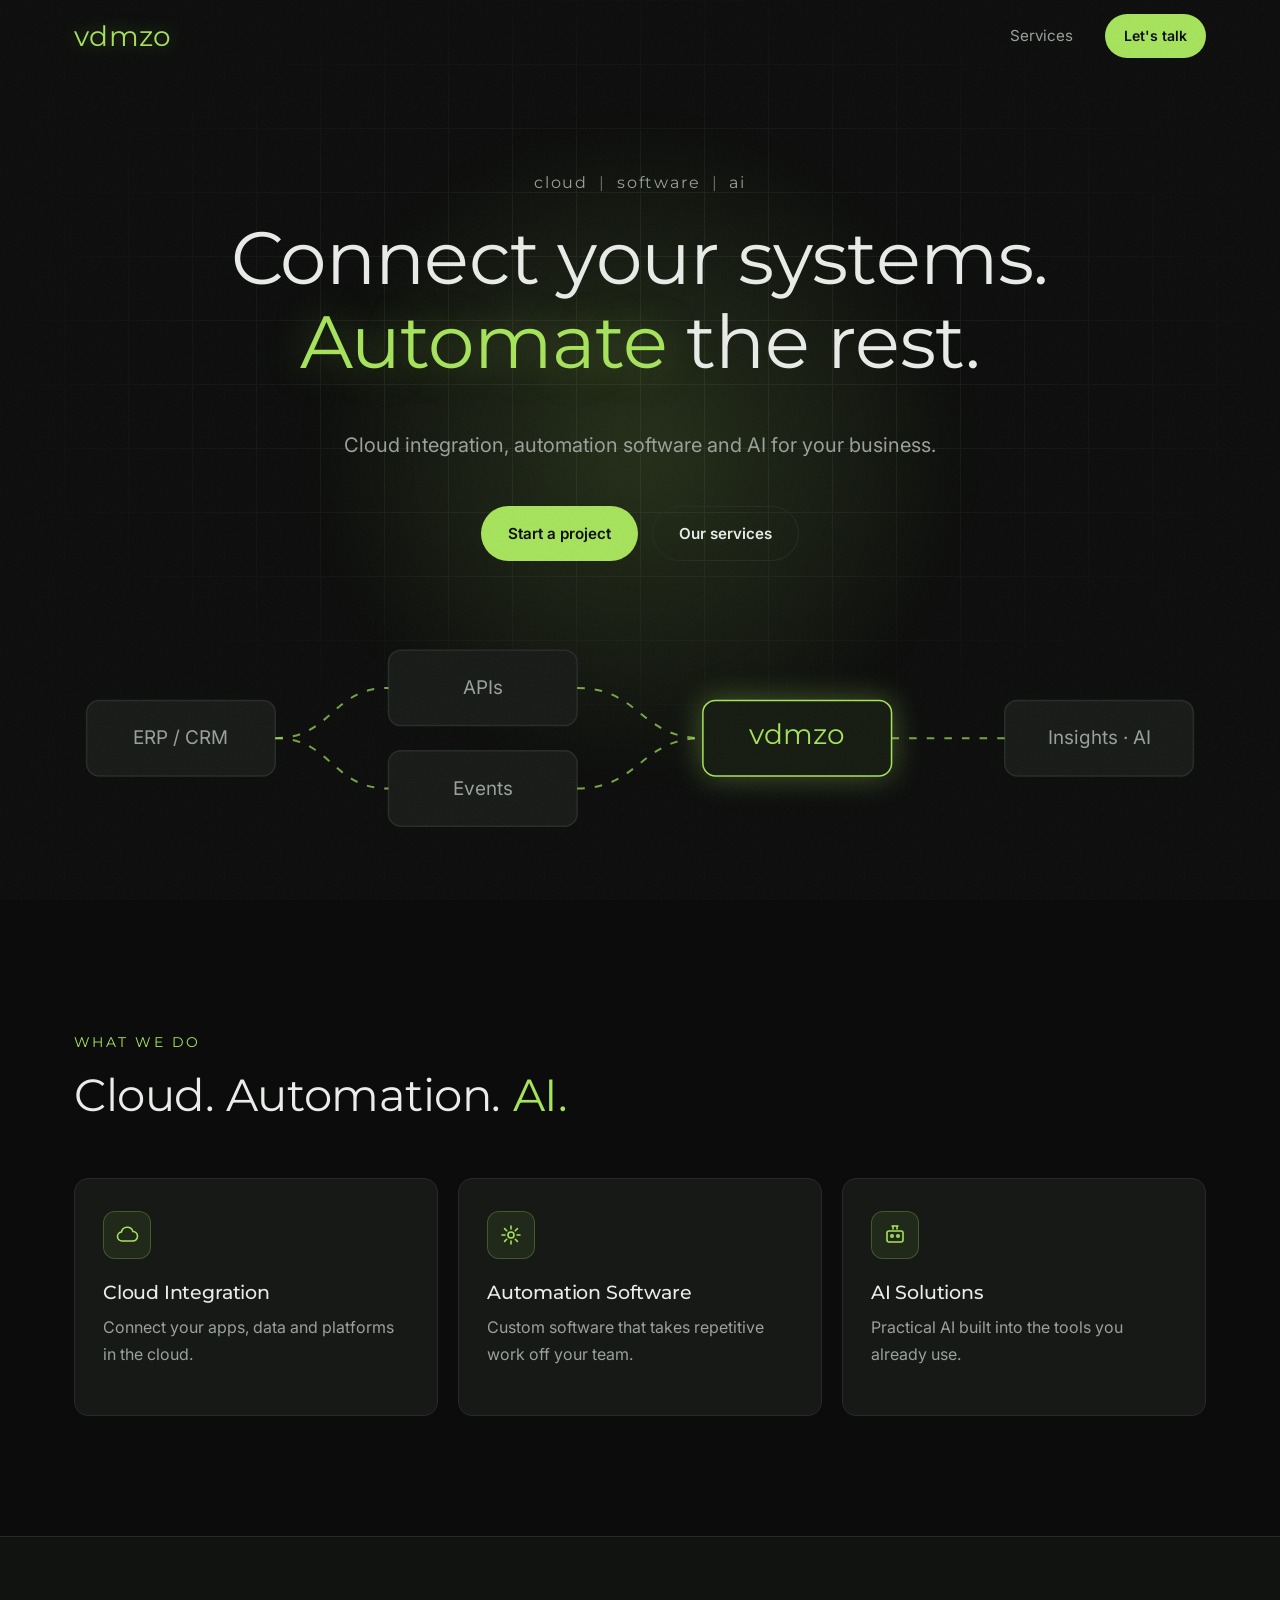
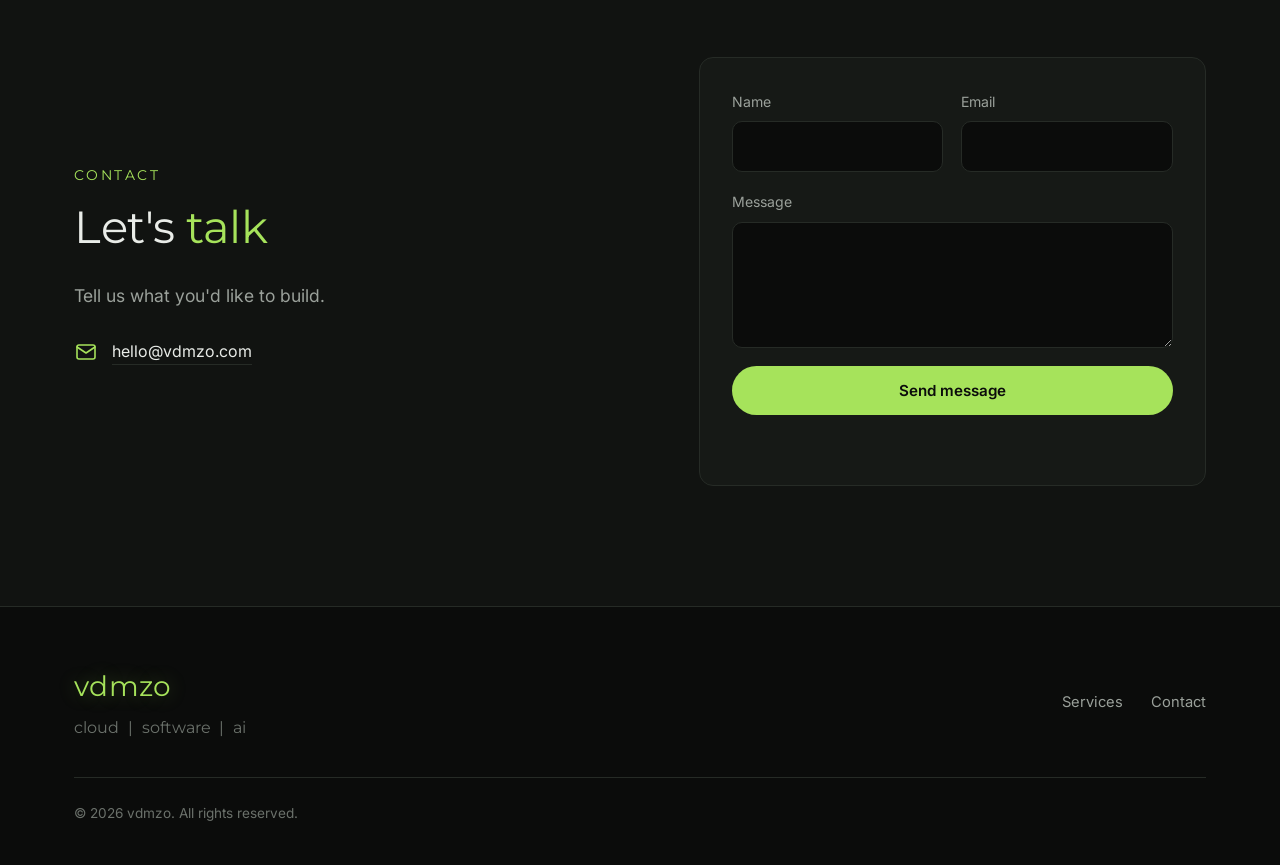
==== commit b48ed85a: "Simplify site to hero, three services and contact Co-Authored-By: Claude Opus 5.5 <noreply@anthropic" ====
--- a/index.html
+++ b/index.html
@@ -32,9 +32,6 @@
       </button>
       <nav id="nav-menu" class="nav-menu" aria-label="Primary">
         <a href="#services">Services</a>
-        <a href="#ai">AI</a>
-        <a href="#approach">Approach</a>
-        <a href="#engage">Engage</a>
         <a href="#contact" class="btn btn-sm btn-primary">Let's talk</a>
       </nav>
     </div>
@@ -48,16 +45,11 @@
       <div class="container hero-inner">
         <p class="eyebrow">cloud <span>|</span> software <span>|</span> ai</p>
         <h1>Connect your systems.<br><span class="accent">Automate</span> the rest.</h1>
-        <p class="lead">vdmzo designs and builds cloud integrations, automation software and practical AI, so your data moves on its own and your team stops doing work a machine should do.</p>
+        <p class="lead">Cloud integration, automation software and AI for your business.</p>
         <div class="hero-cta">
           <a href="#contact" class="btn btn-primary">Start a project</a>
-          <a href="#services" class="btn btn-ghost">Explore services</a>
+          <a href="#services" class="btn btn-ghost">Our services</a>
         </div>
-        <ul class="hero-points">
-          <li>Cloud-native by default</li>
-          <li>Secure &amp; observable</li>
-          <li>Built to hand over</li>
-        </ul>
       </div>
       <div class="hero-diagram container" aria-hidden="true">
         <svg viewBox="0 0 900 180" class="flow">
@@ -86,23 +78,12 @@
       </div>
     </section>
 
-    <!-- Tech strip -->
-    <section class="tech" aria-label="Technologies we work with">
-      <div class="marquee">
-        <div class="marquee-track">
-          <span>AWS</span><span>Microsoft Azure</span><span>Google Cloud</span><span>Kubernetes</span><span>Terraform</span><span>Docker</span><span>Python</span><span>TypeScript</span><span>Go</span><span>Kafka</span><span>PostgreSQL</span><span>OpenAI</span><span>Anthropic</span><span>LangChain</span><span>GitHub Actions</span>
-          <span aria-hidden="true">AWS</span><span aria-hidden="true">Microsoft Azure</span><span aria-hidden="true">Google Cloud</span><span aria-hidden="true">Kubernetes</span><span aria-hidden="true">Terraform</span><span aria-hidden="true">Docker</span><span aria-hidden="true">Python</span><span aria-hidden="true">TypeScript</span><span aria-hidden="true">Go</span><span aria-hidden="true">Kafka</span><span aria-hidden="true">PostgreSQL</span><span aria-hidden="true">OpenAI</span><span aria-hidden="true">Anthropic</span><span aria-hidden="true">LangChain</span><span aria-hidden="true">GitHub Actions</span>
-        </div>
-      </div>
-    </section>
-
     <!-- Services -->
     <section class="section" id="services">
       <div class="container">
         <header class="section-head reveal">
           <p class="eyebrow">What we do</p>
-          <h2>Engineering that keeps your business <span class="accent">in sync</span></h2>
-          <p class="section-lead">From one API connector to a full platform, we cover the work between your systems and the people who depend on them.</p>
+          <h2>Cloud. Automation. <span class="accent">AI.</span></h2>
         </header>
 
         <div class="cards">
@@ -111,8 +92,7 @@
               <svg viewBox="0 0 24 24"><path d="M7 18a4.5 4.5 0 0 1-.6-8.96A6 6 0 0 1 18 8.5a4 4 0 0 1-.5 9.5H7Z"/></svg>
             </div>
             <h3>Cloud Integration</h3>
-            <p>Connect SaaS platforms, legacy systems and data stores with reliable APIs, event streams and integration layers on AWS, Azure or GCP.</p>
-            <ul class="tags"><li>API design</li><li>iPaaS</li><li>Event-driven</li></ul>
+            <p>Connect your apps, data and platforms in the cloud.</p>
           </article>
 
           <article class="card reveal">
@@ -120,184 +100,16 @@
               <svg viewBox="0 0 24 24"><path d="M12 3v3m0 12v3M3 12h3m12 0h3M5.6 5.6l2.1 2.1m8.6 8.6 2.1 2.1M5.6 18.4l2.1-2.1m8.6-8.6 2.1-2.1"/><circle cx="12" cy="12" r="3"/></svg>
             </div>
             <h3>Automation Software</h3>
-            <p>Custom workflow engines, bots and back-office automation that replace repetitive work with dependable software.</p>
-            <ul class="tags"><li>Workflows</li><li>RPA</li><li>Back-office</li></ul>
+            <p>Custom software that takes repetitive work off your team.</p>
           </article>
 
           <article class="card reveal">
             <div class="card-icon">
               <svg viewBox="0 0 24 24"><path d="M9 3h6M10 3v3m4-3v3M6 8h12a2 2 0 0 1 2 2v7a2 2 0 0 1-2 2H6a2 2 0 0 1-2-2v-7a2 2 0 0 1 2-2Z"/><circle cx="9" cy="13" r="1.2"/><circle cx="15" cy="13" r="1.2"/></svg>
             </div>
-            <h3>Applied AI</h3>
-            <p>LLM-powered assistants, document processing and intelligent agents built into your existing tools, with guardrails and measurable results.</p>
-            <ul class="tags"><li>LLMs</li><li>RAG</li><li>Agents</li></ul>
+            <h3>AI Solutions</h3>
+            <p>Practical AI built into the tools you already use.</p>
           </article>
-
-          <article class="card reveal">
-            <div class="card-icon">
-              <svg viewBox="0 0 24 24"><path d="m8 8-4 4 4 4m8-8 4 4-4 4M14 5l-4 14"/></svg>
-            </div>
-            <h3>Custom Software</h3>
-            <p>Cloud-native applications, internal tools and portals, designed for scale and written to be maintained after we hand them over.</p>
-            <ul class="tags"><li>Web apps</li><li>Microservices</li><li>Internal tools</li></ul>
-          </article>
-
-          <article class="card reveal">
-            <div class="card-icon">
-              <svg viewBox="0 0 24 24"><path d="M4 7h10M4 12h16M4 17h7"/><circle cx="17" cy="7" r="2"/><circle cx="14" cy="17" r="2"/></svg>
-            </div>
-            <h3>DevOps &amp; Platform</h3>
-            <p>Infrastructure as code, CI/CD pipelines, Kubernetes and observability, so releases are routine and costs stay visible.</p>
-            <ul class="tags"><li>Terraform</li><li>CI/CD</li><li>Kubernetes</li></ul>
-          </article>
-
-          <article class="card reveal">
-            <div class="card-icon">
-              <svg viewBox="0 0 24 24"><ellipse cx="12" cy="6" rx="7" ry="3"/><path d="M5 6v6c0 1.7 3.1 3 7 3s7-1.3 7-3V6M5 12v6c0 1.7 3.1 3 7 3s7-1.3 7-3v-6"/></svg>
-            </div>
-            <h3>Data Engineering</h3>
-            <p>Pipelines, warehouses and real-time sync that give your teams, and your AI, one trusted source of truth.</p>
-            <ul class="tags"><li>ETL / ELT</li><li>Streaming</li><li>Warehousing</li></ul>
-          </article>
-        </div>
-      </div>
-    </section>
-
-    <!-- AI spotlight -->
-    <section class="section section-alt" id="ai">
-      <div class="container split">
-        <div class="reveal">
-          <p class="eyebrow">AI, done practically</p>
-          <h2>AI that ships to production, <span class="accent">not just to a demo</span></h2>
-          <p class="section-lead">We start with a real business process, find where AI adds value, and build it into your stack with evaluation, monitoring and human-in-the-loop controls from the first day.</p>
-          <ul class="checklist">
-            <li><strong>Knowledge assistants</strong>: chat with your documentation, tickets and policies, with sources cited.</li>
-            <li><strong>Document intelligence</strong>: extract, classify and route invoices, contracts and forms.</li>
-            <li><strong>AI agents</strong>: multi-step automations that call your APIs and escalate to people when needed.</li>
-            <li><strong>Model operations</strong>: evaluation suites, cost controls and private deployments.</li>
-          </ul>
-          <a href="#contact" class="btn btn-primary">Discuss an AI use case</a>
-        </div>
-        <div class="terminal reveal" aria-hidden="true">
-          <div class="terminal-bar"><span></span><span></span><span></span><em>vdmzo-agent</em></div>
-          <pre><code><span class="c">// new invoice received</span>
-<span class="k">event</span>  invoice.created  <span class="ok">✓</span>
-<span class="k">extract</span> vendor, total, due_date  <span class="ok">✓</span>
-<span class="k">match</span>  PO-48213 → ERP  <span class="ok">✓</span>
-<span class="k">check</span>  amount within policy  <span class="ok">✓</span>
-<span class="k">route</span>  approve → finance queue  <span class="ok">✓</span>
-<span class="c">// manual steps removed: 5</span>
-<span class="cursor">▍</span></code></pre>
-        </div>
-      </div>
-    </section>
-
-    <!-- Why -->
-    <section class="section" id="why">
-      <div class="container">
-        <header class="section-head reveal">
-          <p class="eyebrow">Why vdmzo</p>
-          <h2>Small, senior, <span class="accent">accountable</span></h2>
-        </header>
-        <div class="features">
-          <div class="feature reveal">
-            <span class="feature-num">01</span>
-            <h3>Senior engineers only</h3>
-            <p>The people who scope your project are the people who build it. You don't get handed off to juniors after the sale.</p>
-          </div>
-          <div class="feature reveal">
-            <span class="feature-num">02</span>
-            <h3>Vendor-neutral</h3>
-            <p>We recommend the cloud, platform or model that fits your situation, not one we have to sell.</p>
-          </div>
-          <div class="feature reveal">
-            <span class="feature-num">03</span>
-            <h3>Security by design</h3>
-            <p>Least-privilege access, secret management, audit trails and data residency are planned from the start.</p>
-          </div>
-          <div class="feature reveal">
-            <span class="feature-num">04</span>
-            <h3>You own everything</h3>
-            <p>Code, infrastructure and documentation live in your accounts. No lock-in and no black boxes.</p>
-          </div>
-        </div>
-      </div>
-    </section>
-
-    <!-- Process -->
-    <section class="section section-alt" id="approach">
-      <div class="container">
-        <header class="section-head reveal">
-          <p class="eyebrow">How we work</p>
-          <h2>From first call to <span class="accent">running in production</span></h2>
-        </header>
-        <ol class="steps">
-          <li class="step reveal">
-            <span class="step-num">1</span>
-            <h3>Discover</h3>
-            <p>We map your systems, data flows and bottlenecks, and agree on the outcomes that matter.</p>
-          </li>
-          <li class="step reveal">
-            <span class="step-num">2</span>
-            <h3>Design</h3>
-            <p>An architecture and delivery plan with clear milestones, costs and risks laid out up front.</p>
-          </li>
-          <li class="step reveal">
-            <span class="step-num">3</span>
-            <h3>Build</h3>
-            <p>Short iterations with working demos, automated tests and infrastructure as code.</p>
-          </li>
-          <li class="step reveal">
-            <span class="step-num">4</span>
-            <h3>Run &amp; evolve</h3>
-            <p>Monitoring, handover and optional ongoing support as your needs change.</p>
-          </li>
-        </ol>
-      </div>
-    </section>
-
-    <!-- Engagement -->
-    <section class="section" id="engage">
-      <div class="container">
-        <header class="section-head reveal">
-          <p class="eyebrow">Engagement models</p>
-          <h2>Start where it <span class="accent">makes sense</span></h2>
-        </header>
-        <div class="plans">
-          <div class="plan reveal">
-            <h3>Assessment</h3>
-            <p class="plan-sub">2–3 weeks</p>
-            <p>A focused review of your cloud, integrations or AI readiness, with a prioritized roadmap.</p>
-            <ul>
-              <li>Architecture review</li>
-              <li>Automation opportunity map</li>
-              <li>Effort &amp; cost estimate</li>
-            </ul>
-            <a href="#contact" class="btn btn-ghost">Book an assessment</a>
-          </div>
-          <div class="plan plan-featured reveal">
-            <span class="plan-badge">Most common</span>
-            <h3>Project delivery</h3>
-            <p class="plan-sub">Fixed scope</p>
-            <p>We design, build and deliver a defined integration, automation or AI solution end to end.</p>
-            <ul>
-              <li>Dedicated senior team</li>
-              <li>Milestone-based delivery</li>
-              <li>Full handover &amp; docs</li>
-            </ul>
-            <a href="#contact" class="btn btn-primary">Scope a project</a>
-          </div>
-          <div class="plan reveal">
-            <h3>Ongoing partnership</h3>
-            <p class="plan-sub">Monthly</p>
-            <p>An extension of your team for continuous improvements, support and new automations.</p>
-            <ul>
-              <li>Reserved capacity</li>
-              <li>Monitoring &amp; support</li>
-              <li>Quarterly roadmap reviews</li>
-            </ul>
-            <a href="#contact" class="btn btn-ghost">Talk to us</a>
-          </div>
         </div>
       </div>
     </section>
@@ -307,16 +119,12 @@
       <div class="container split">
         <div class="reveal">
           <p class="eyebrow">Contact</p>
-          <h2>Have a process that should <span class="accent">run itself?</span></h2>
-          <p class="section-lead">Tell us about your systems and goals. We'll reply within one business day with next steps.</p>
+          <h2>Let's <span class="accent">talk</span></h2>
+          <p class="section-lead">Tell us what you'd like to build.</p>
           <ul class="contact-list">
             <li>
               <svg viewBox="0 0 24 24"><rect x="3" y="5" width="18" height="14" rx="2"/><path d="m3 7 9 6 9-6"/></svg>
               <a href="mailto:hello@vdmzo.com">hello@vdmzo.com</a>
-            </li>
-            <li>
-              <svg viewBox="0 0 24 24"><circle cx="12" cy="12" r="9"/><path d="M3 12h18M12 3a14 14 0 0 1 0 18M12 3a14 14 0 0 0 0 18"/></svg>
-              <span>Remote-first, working worldwide</span>
             </li>
           </ul>
         </div>
@@ -325,18 +133,7 @@
             <label>Name<input type="text" name="name" autocomplete="name" required></label>
             <label>Email<input type="email" name="email" autocomplete="email" required></label>
           </div>
-          <label>Company<input type="text" name="company" autocomplete="organization"></label>
-          <label>Interested in
-            <select name="topic">
-              <option>Cloud integration</option>
-              <option>Automation software</option>
-              <option>Applied AI</option>
-              <option>Custom software</option>
-              <option>DevOps &amp; platform</option>
-              <option>Something else</option>
-            </select>
-          </label>
-          <label>Message<textarea name="message" rows="5" required></textarea></label>
+          <label>Message<textarea name="message" rows="4" required></textarea></label>
           <button type="submit" class="btn btn-primary btn-block">Send message</button>
           <p class="form-note" role="status" aria-live="polite"></p>
         </form>
@@ -352,8 +149,6 @@
       </div>
       <nav class="footer-nav" aria-label="Footer">
         <a href="#services">Services</a>
-        <a href="#ai">AI</a>
-        <a href="#approach">Approach</a>
         <a href="#contact">Contact</a>
       </nav>
       <p class="copyright">© <span id="year">2026</span> vdmzo. All rights reserved.</p>
